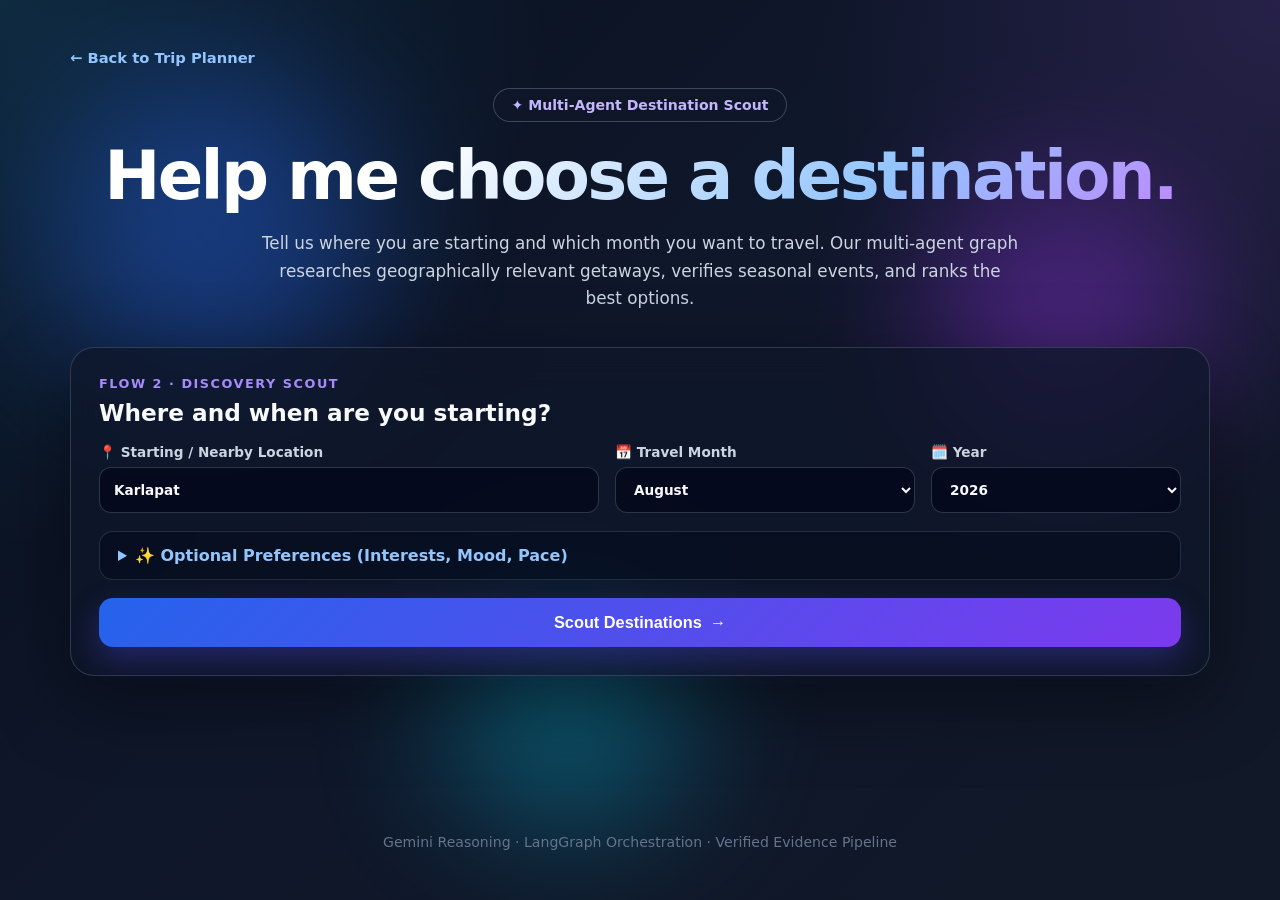
==== templates/discover.html @ 2693719c "Initial commit: TripMate AI Multi-Agent Travel Planner" ====
<!DOCTYPE html>
<html lang="en">
<head>
  <meta charset="UTF-8">
  <meta name="viewport" content="width=device-width,initial-scale=1">
  <title>Help Me Choose | TripMate AI Scout</title>
  <link rel="stylesheet" href="/static/style.css">
</head>
<body>
  <div class="page-bg">
    <div class="gradient-circle circle-1"></div>
    <div class="gradient-circle circle-2"></div>
    <div class="gradient-circle circle-3"></div>
  </div>

  <main class="app-container discovery-page">
    <a class="back-link" href="/">← Back to Trip Planner</a>

    <section class="hero-section">
      <div class="badge">✦ Multi-Agent Destination Scout</div>
      <h1>Help me choose a destination.</h1>
      <p>Tell us where you are starting and which month you want to travel. Our multi-agent graph researches geographically relevant getaways, verifies seasonal events, and ranks the best options.</p>
    </section>

    <!-- FLOW 2: MINIMAL & INTUITIVE INPUT -->
    <section class="planner-card">
      <div class="step-label">Flow 2 · Discovery Scout</div>
      <h2>Where and when are you starting?</h2>
      
      <form id="discoveryForm">
        <div class="form-grid discover-main-grid">
          <label>
            📍 Starting / Nearby Location
            <input id="discoverOrigin" required placeholder="e.g. Karlapat, Mumbai, or Delhi" value="Karlapat">
          </label>
          <label>
            📅 Travel Month
            <select id="discoverMonth" required>
              <option value="January">January</option>
              <option value="February">February</option>
              <option value="March">March</option>
              <option value="April">April</option>
              <option value="May">May</option>
              <option value="June">June</option>
              <option value="July">July</option>
              <option value="August" selected>August</option>
              <option value="September">September</option>
              <option value="October">October</option>
              <option value="November">November</option>
              <option value="December">December</option>
            </select>
          </label>
          <label>
            🗓️ Year
            <select id="discoverYear">
              <option value="2026" selected>2026</option>
              <option value="2027">2027</option>
            </select>
          </label>
        </div>

        <details class="preferences-accordion">
          <summary><span>✨ Optional Preferences (Interests, Mood, Pace)</span></summary>
          <div class="choices" style="margin-top: 14px;">
            <span>What kind of experiences do you prefer?</span>
            <div id="discoverInterests" class="tag-buttons">
              <button type="button">Nature</button>
              <button type="button">Culture</button>
              <button type="button">Relaxation</button>
              <button type="button">Food</button>
              <button type="button">Beaches</button>
              <button type="button">Heritage</button>
              <button type="button">Adventure</button>
              <button type="button">Hill Station</button>
            </div>
          </div>
          <div class="form-grid" style="margin-top: 12px;">
            <label>
              Travel pace
              <select id="discoverPace">
                <option value="relaxed">Relaxed</option>
                <option value="balanced" selected>Balanced</option>
                <option value="fast">Fast-paced</option>
              </select>
            </label>
            <label>
              Approx. Budget
              <select id="discoverBudget">
                <option value="flexible" selected>Flexible</option>
                <option value="30000">Under ₹30,000</option>
                <option value="60000">Under ₹60,000</option>
                <option value="120000">Under ₹1,20,000</option>
              </select>
            </label>
          </div>
        </details>

        <button class="primary" type="submit" id="discoverSubmitBtn">
          Scout Destinations <span>→</span>
        </button>
      </form>
    </section>

    <!-- LIVE AGENT PROGRESS -->
    <section id="discoverProgress" class="result-section hidden">
      <h2>LangGraph Agent Pipeline</h2>
      <div id="discoverStatus" class="progress-list"></div>
    </section>

    <!-- CLEAN DESTINATION CARDS -->
    <section id="discoverResults" class="result-section hidden">
      <div class="result-header">
        <div>
          <h2>Recommended Destinations</h2>
          <p id="discoverNote" class="section-note"></p>
        </div>
      </div>
      
      <div id="candidateGrid" class="cards clean-destinations-grid"></div>
    </section>
  </main>

  <!-- STICKY BOTTOM SELECTION DRAWER -->
  <aside id="selectionDrawer" class="selection-drawer hidden">
    <div class="selection-drawer-content">
      <div class="selection-info">
        <span class="selection-count-badge" id="selectedCount">0</span>
        <div>
          <strong>Selected Destinations</strong>
          <div id="selectedChips" class="selected-chips"></div>
        </div>
      </div>
      <button id="continuePlanningBtn" class="primary continue-btn" type="button">
        Continue to Trip Planning <span>→</span>
      </button>
    </div>
  </aside>

  <!-- DESTINATION DETAILS MODAL -->
  <div id="detailsModal" class="modal-overlay hidden" role="dialog" aria-modal="true">
    <div class="modal-content">
      <div class="modal-header">
        <h3 id="modalTitle">Destination Details</h3>
        <button id="closeModalBtn" class="modal-close-btn" aria-label="Close modal">×</button>
      </div>
      <div id="modalBody" class="modal-body"></div>
    </div>
  </div>

  <footer>
    Gemini Reasoning · LangGraph Orchestration · Verified Evidence Pipeline
  </footer>

  <script src="/static/discover.js"></script>
</body>
</html>
---- static/style.css ----
* {
    margin: 0;
    padding: 0;
    box-sizing: border-box;
}

body {
    font-family: 'Inter', system-ui, -apple-system, BlinkMacSystemFont, "Segoe UI", Roboto, sans-serif;
    min-height: 100vh;
    background: #07111f;
    color: #ffffff;
    overflow-x: hidden;
}

.page-bg {
    position: fixed;
    inset: 0;
    z-index: -1;
    background:
        radial-gradient(circle at top left, rgba(56, 189, 248, 0.15), transparent 35%),
        radial-gradient(circle at top right, rgba(168, 85, 247, 0.15), transparent 30%),
        linear-gradient(135deg, #07111f 0%, #0f172a 45%, #111827 100%);
}

.gradient-circle {
    position: absolute;
    border-radius: 999px;
    filter: blur(70px);
    opacity: 0.4;
    pointer-events: none;
}

.circle-1 {
    width: 320px;
    height: 320px;
    background: #2563eb;
    top: 8%;
    left: 4%;
}

.circle-2 {
    width: 280px;
    height: 280px;
    background: #9333ea;
    top: 20%;
    right: 6%;
}

.circle-3 {
    width: 240px;
    height: 240px;
    background: #06b6d4;
    bottom: 8%;
    left: 35%;
}

.app-container {
    width: min(1140px, calc(100% - 32px));
    margin: 0 auto;
    padding: 48px 0 100px;
}

.back-link {
    display: inline-flex;
    align-items: center;
    gap: 6px;
    margin-bottom: 22px;
    color: #93c5fd;
    text-decoration: none;
    font-weight: 600;
    font-size: 0.92rem;
    transition: color 0.2s ease;
}

.back-link:hover {
    color: #bfdbfe;
    text-decoration: underline;
}

.hero-section {
    text-align: center;
    margin-bottom: 34px;
}

.badge {
    display: inline-flex;
    align-items: center;
    gap: 8px;
    padding: 8px 18px;
    border: 1px solid rgba(148, 163, 184, 0.35);
    border-radius: 999px;
    background: rgba(15, 23, 42, 0.75);
    backdrop-filter: blur(16px);
    color: #c4b5fd;
    font-weight: 700;
    font-size: 0.88rem;
    margin-bottom: 18px;
}

.hero-section h1 {
    font-size: clamp(2.2rem, 5.5vw, 4.2rem);
    line-height: 1.1;
    letter-spacing: -0.04em;
    margin-bottom: 16px;
    background: linear-gradient(135deg, #ffffff 30%, #93c5fd 70%, #c084fc 100%);
    -webkit-background-clip: text;
    -webkit-text-fill-color: transparent;
}

.hero-section p {
    max-width: 760px;
    margin: 0 auto;
    color: #cbd5e1;
    font-size: 1.05rem;
    line-height: 1.65;
}

.planner-card,
.result-section {
    background: rgba(15, 23, 42, 0.78);
    border: 1px solid rgba(148, 163, 184, 0.25);
    box-shadow: 0 24px 80px rgba(0, 0, 0, 0.45);
    backdrop-filter: blur(20px);
    border-radius: 24px;
    padding: 28px;
    margin-bottom: 28px;
}

.step-label {
    color: #a78bfa;
    font-size: 0.8rem;
    font-weight: 800;
    text-transform: uppercase;
    letter-spacing: 0.12em;
    margin-bottom: 8px;
}

.planner-card h2,
.result-header h2 {
    font-size: 1.45rem;
    color: #f8fafc;
    margin-bottom: 16px;
}

.mode-grid {
    display: grid;
    grid-template-columns: repeat(2, 1fr);
    gap: 14px;
    margin: 18px 0;
}

.mode-card {
    text-align: left;
    min-height: 120px;
    border: 1px solid rgba(148, 163, 184, 0.28);
    background: rgba(2, 6, 23, 0.55);
    color: #e2e8f0;
    border-radius: 18px;
    padding: 18px;
    cursor: pointer;
    display: grid;
    gap: 6px;
    transition: all 0.2s ease;
}

.mode-card:hover {
    border-color: #818cf8;
    background: rgba(99, 102, 241, 0.1);
}

.mode-card.active {
    border-color: #818cf8;
    background: rgba(99, 102, 241, 0.18);
    box-shadow: 0 0 0 3px rgba(129, 140, 248, 0.2);
}

.mode-card span {
    font-size: 1.5rem;
}

.mode-card strong {
    font-size: 1rem;
    color: #f8fafc;
}

.mode-card small {
    color: #94a3b8;
    font-size: 0.85rem;
}

.form-grid {
    display: grid;
    grid-template-columns: repeat(2, 1fr);
    gap: 16px;
    margin: 18px 0;
}

.discover-main-grid {
    grid-template-columns: 2fr 1.2fr 1fr;
}

.form-grid label,
.full {
    display: grid;
    gap: 7px;
    font-size: 0.85rem;
    font-weight: 700;
    color: #cbd5e1;
}

input,
select {
    width: 100%;
    min-height: 46px;
    padding: 10px 14px;
    color: #f8fafc;
    background: rgba(2, 6, 23, 0.65);
    border: 1px solid rgba(148, 163, 184, 0.28);
    border-radius: 12px;
    font: inherit;
    transition: border-color 0.2s ease, box-shadow 0.2s ease;
}

input:focus,
select:focus {
    outline: none;
    border-color: #818cf8;
    box-shadow: 0 0 0 3px rgba(129, 140, 248, 0.2);
}

.preferences-accordion {
    margin: 18px 0;
    border: 1px solid rgba(148, 163, 184, 0.2);
    border-radius: 14px;
    padding: 14px 18px;
    background: rgba(2, 6, 23, 0.4);
}

.preferences-accordion summary {
    cursor: pointer;
    font-weight: 700;
    color: #93c5fd;
    outline: none;
    user-select: none;
}

.choices {
    margin: 18px 0;
    color: #cbd5e1;
    font-weight: 700;
    font-size: 0.88rem;
}

.choices > div,
.tag-buttons {
    display: flex;
    flex-wrap: wrap;
    gap: 8px;
    margin-top: 10px;
}

.choices button,
.tag-buttons button {
    border: 1px solid rgba(148, 163, 184, 0.3);
    border-radius: 999px;
    padding: 8px 14px;
    color: #cbd5e1;
    background: rgba(15, 23, 42, 0.6);
    cursor: pointer;
    font-size: 0.84rem;
    font-weight: 600;
    transition: all 0.2s ease;
}

.choices button:hover,
.tag-buttons button:hover {
    border-color: #818cf8;
    background: rgba(99, 102, 241, 0.15);
    color: #ffffff;
}

.choices button.selected,
.tag-buttons button.selected {
    background: #4f46e5;
    border-color: #818cf8;
    color: #ffffff;
    box-shadow: 0 0 12px rgba(99, 102, 241, 0.4);
}

.full {
    margin-bottom: 20px;
}

.primary {
    display: inline-flex;
    align-items: center;
    justify-content: center;
    gap: 8px;
    width: 100%;
    border: 0;
    border-radius: 14px;
    padding: 15px 24px;
    background: linear-gradient(135deg, #2563eb, #7c3aed);
    color: #ffffff;
    font-weight: 800;
    cursor: pointer;
    font-size: 1.02rem;
    box-shadow: 0 12px 30px rgba(79, 70, 229, 0.35);
    transition: all 0.25s ease;
}

.primary:hover {
    transform: translateY(-2px);
    box-shadow: 0 16px 40px rgba(124, 58, 237, 0.45);
}

.primary:disabled {
    opacity: 0.7;
    cursor: wait;
    transform: none;
}

/* PROGRESS LIST */
.progress-list {
    display: grid;
    gap: 10px;
    margin-top: 15px;
}

.progress-list div {
    padding: 12px 16px;
    border-radius: 12px;
    background: rgba(34, 197, 94, 0.08);
    border: 1px solid rgba(34, 197, 94, 0.2);
    color: #d1fae5;
    font-size: 0.92rem;
    display: flex;
    align-items: center;
    gap: 10px;
}

.progress-active {
    border-color: #60a5fa !important;
    background: rgba(59, 130, 246, 0.12) !important;
    color: #dbeafe !important;
}

.progress-list span {
    color: #4ade80;
    font-weight: 800;
}

.loader {
    display: inline-block;
    width: 16px;
    height: 16px;
    border: 2px solid rgba(255, 255, 255, 0.3);
    border-top-color: #ffffff;
    border-radius: 50%;
    animation: spin 0.8s linear infinite;
}

@keyframes spin {
    to {
        transform: rotate(360deg);
    }
}

.error {
    background: rgba(239, 68, 68, 0.15) !important;
    border-color: rgba(239, 68, 68, 0.35) !important;
    color: #fecaca !important;
}

/* =====================================================================
   CLEAN DESTINATION CARDS (FLOW 2)
   ===================================================================== */
.clean-destinations-grid {
    display: grid;
    grid-template-columns: repeat(auto-fill, minmax(320px, 1fr));
    gap: 18px;
    margin-top: 18px;
}

.clean-destination-card {
    border: 1px solid rgba(148, 163, 184, 0.22);
    border-radius: 18px;
    padding: 20px;
    background: rgba(15, 23, 42, 0.72);
    display: flex;
    flex-direction: column;
    gap: 12px;
    transition: all 0.25s ease;
    box-shadow: 0 10px 30px rgba(0, 0, 0, 0.25);
}

.clean-destination-card:hover {
    border-color: rgba(129, 140, 248, 0.6);
    transform: translateY(-3px);
    box-shadow: 0 18px 45px rgba(0, 0, 0, 0.4);
}

.clean-destination-card.is-selected {
    border-color: #38bdf8;
    background: rgba(14, 116, 144, 0.18);
    box-shadow: 0 0 0 2px rgba(56, 189, 248, 0.5), 0 16px 40px rgba(0, 0, 0, 0.35);
}

.card-header-row {
    display: flex;
    justify-content: space-between;
    align-items: flex-start;
    gap: 10px;
    border-bottom: 1px solid rgba(148, 163, 184, 0.15);
    padding-bottom: 10px;
}

.dest-title-group h3 {
    font-size: 1.25rem;
    color: #ffffff;
    margin-bottom: 3px;
}

.dest-region {
    color: #94a3b8;
    font-size: 0.85rem;
    font-weight: 500;
}

.badge-group {
    display: flex;
    flex-direction: column;
    align-items: flex-end;
    gap: 4px;
}

.match-score-badge {
    background: linear-gradient(135deg, #059669, #10b981);
    color: #ffffff;
    font-weight: 800;
    font-size: 0.8rem;
    padding: 3px 8px;
    border-radius: 999px;
    letter-spacing: 0.02em;
}

.card-section {
    display: flex;
    flex-direction: column;
    gap: 4px;
}

.card-label {
    font-size: 0.76rem;
    text-transform: uppercase;
    letter-spacing: 0.08em;
    color: #94a3b8;
    font-weight: 700;
}

.card-text {
    color: #e2e8f0;
    font-size: 0.9rem;
    line-height: 1.45;
}

.special-highlight-section {
    background: rgba(168, 85, 247, 0.12);
    border: 1px solid rgba(168, 85, 247, 0.28);
    padding: 9px 12px;
    border-radius: 10px;
}

.special-label {
    color: #c084fc;
}

.highlight-text {
    color: #f3e8ff;
    font-weight: 600;
    display: flex;
    flex-wrap: wrap;
    align-items: center;
    gap: 6px;
}

.verified-tag {
    font-size: 0.7rem;
    background: #065f46;
    color: #6ee7b7;
    padding: 2px 6px;
    border-radius: 6px;
    font-weight: 700;
}

.estimated-tag {
    font-size: 0.7rem;
    background: #78350f;
    color: #fde68a;
    padding: 2px 6px;
    border-radius: 6px;
    font-weight: 700;
}

.tag-pills {
    display: flex;
    flex-wrap: wrap;
    gap: 6px;
}

.tag-pill {
    background: rgba(30, 41, 59, 0.7);
    border: 1px solid rgba(148, 163, 184, 0.25);
    color: #cbd5e1;
    font-size: 0.75rem;
    font-weight: 600;
    padding: 3px 8px;
    border-radius: 6px;
}

.travel-info {
    font-size: 0.85rem;
    color: #93c5fd;
    display: flex;
    flex-direction: row;
    align-items: center;
    gap: 8px;
}

.travel-text {
    color: #bfdbfe;
    font-weight: 600;
}

.card-action-row {
    display: flex;
    gap: 8px;
    margin-top: auto;
    padding-top: 10px;
}

.toggle-trip-btn {
    flex: 1.5;
    padding: 10px;
    border: 1px solid #38bdf8;
    background: rgba(56, 189, 248, 0.15);
    color: #bae6fd;
    font-weight: 800;
    font-size: 0.88rem;
    border-radius: 10px;
    cursor: pointer;
    transition: all 0.2s ease;
}

.toggle-trip-btn:hover {
    background: #0284c7;
    color: #ffffff;
}

.toggle-trip-btn.added {
    background: #059669;
    border-color: #34d399;
    color: #ffffff;
}

.view-details-btn {
    flex: 1;
    padding: 10px;
    border: 1px solid rgba(148, 163, 184, 0.28);
    background: rgba(15, 23, 42, 0.8);
    color: #cbd5e1;
    font-weight: 600;
    font-size: 0.85rem;
    border-radius: 10px;
    cursor: pointer;
    transition: all 0.2s ease;
}

.view-details-btn:hover {
    background: rgba(51, 65, 85, 0.8);
    color: #ffffff;
}

/* =====================================================================
   STICKY BOTTOM SELECTION DRAWER
   ===================================================================== */
.selection-drawer {
    position: fixed;
    bottom: 0;
    left: 0;
    right: 0;
    z-index: 99;
    background: rgba(15, 23, 42, 0.95);
    border-top: 1px solid rgba(56, 189, 248, 0.4);
    box-shadow: 0 -10px 40px rgba(0, 0, 0, 0.6);
    backdrop-filter: blur(16px);
    padding: 14px 20px;
    animation: slideUp 0.3s ease;
}

@keyframes slideUp {
    from { transform: translateY(100%); }
    to { transform: translateY(0); }
}

.selection-drawer-content {
    max-width: 1140px;
    margin: 0 auto;
    display: flex;
    justify-content: space-between;
    align-items: center;
    gap: 16px;
}

.selection-info {
    display: flex;
    align-items: center;
    gap: 14px;
}

.selection-count-badge {
    background: #2563eb;
    color: #ffffff;
    font-weight: 800;
    font-size: 1.1rem;
    width: 36px;
    height: 36px;
    display: flex;
    align-items: center;
    justify-content: center;
    border-radius: 50%;
    box-shadow: 0 0 12px rgba(37, 99, 235, 0.6);
}

.selected-chips {
    display: flex;
    flex-wrap: wrap;
    gap: 6px;
    margin-top: 4px;
}

.selected-chip {
    display: inline-flex;
    align-items: center;
    gap: 6px;
    background: rgba(56, 189, 248, 0.18);
    border: 1px solid rgba(56, 189, 248, 0.4);
    color: #e0f2fe;
    padding: 4px 10px;
    border-radius: 999px;
    font-size: 0.82rem;
    font-weight: 700;
}

.remove-chip-btn {
    border: none;
    background: transparent;
    color: #93c5fd;
    font-size: 1.1rem;
    cursor: pointer;
    padding: 0 2px;
    line-height: 1;
}

.remove-chip-btn:hover {
    color: #f87171;
}

.continue-btn {
    width: auto !important;
    padding: 12px 24px !important;
    white-space: nowrap;
}

/* =====================================================================
   DETAILS MODAL
   ===================================================================== */
.modal-overlay {
    position: fixed;
    inset: 0;
    z-index: 999;
    background: rgba(2, 6, 23, 0.85);
    backdrop-filter: blur(8px);
    display: flex;
    align-items: center;
    justify-content: center;
    padding: 20px;
}

.modal-content {
    background: #0f172a;
    border: 1px solid rgba(148, 163, 184, 0.3);
    border-radius: 20px;
    max-width: 620px;
    width: 100%;
    max-height: 85vh;
    overflow-y: auto;
    padding: 24px;
    box-shadow: 0 25px 80px rgba(0, 0, 0, 0.7);
}

.modal-header {
    display: flex;
    justify-content: space-between;
    align-items: center;
    margin-bottom: 18px;
    border-bottom: 1px solid rgba(148, 163, 184, 0.2);
    padding-bottom: 12px;
}

.modal-header h3 {
    color: #f8fafc;
    font-size: 1.35rem;
}

.modal-close-btn {
    background: transparent;
    border: none;
    color: #94a3b8;
    font-size: 1.8rem;
    cursor: pointer;
    line-height: 1;
}

.modal-close-btn:hover {
    color: #ffffff;
}

.modal-body {
    display: flex;
    flex-direction: column;
    gap: 14px;
}

.modal-detail-row {
    font-size: 0.92rem;
    line-height: 1.5;
}

.modal-detail-row strong {
    color: #93c5fd;
    display: block;
    margin-bottom: 3px;
}

.modal-detail-row p {
    color: #e2e8f0;
}

.modal-attractions-list {
    list-style: none;
    display: flex;
    flex-direction: column;
    gap: 4px;
    color: #cbd5e1;
    margin-top: 4px;
}

.source-row a {
    color: #38bdf8;
    text-decoration: none;
    font-weight: 700;
}

.source-row a:hover {
    text-decoration: underline;
}

/* =====================================================================
   DASHBOARD & ITINERARY (FLOW 1)
   ===================================================================== */
.dashboard {
    display: grid;
    gap: 18px;
}

.dash-section {
    background: rgba(2, 6, 23, 0.4);
    border: 1px solid rgba(148, 163, 184, 0.18);
    padding: 20px;
    border-radius: 16px;
}

.dash-section h3 {
    color: #ddd6fe;
    margin-bottom: 14px;
    font-size: 1.15rem;
}

.cards {
    display: grid;
    grid-template-columns: repeat(auto-fit, minmax(220px, 1fr));
    gap: 14px;
}

.data-card,
.activity {
    border: 1px solid rgba(148, 163, 184, 0.2);
    border-radius: 14px;
    padding: 14px;
    background: rgba(15, 23, 42, 0.65);
}

.data-card h4,
.activity h4 {
    margin: 6px 0;
    color: #f8fafc;
}

.data-card p,
.activity p {
    color: #cbd5e1;
    line-height: 1.45;
    font-size: 0.88rem;
}

.card-action {
    display: block;
    width: 100%;
    margin-top: 10px;
    padding: 8px;
    border: 1px solid #818cf8;
    border-radius: 9px;
    background: rgba(99, 102, 241, 0.18);
    color: #ddd6fe;
    font-weight: 800;
    cursor: pointer;
    font-size: 0.85rem;
    transition: all 0.2s ease;
}

.card-action:hover {
    background: #4f46e5;
    color: #ffffff;
}

.status-badge {
    display: inline-block;
    padding: 3px 8px;
    border-radius: 999px;
    font-size: 0.72rem;
    font-weight: 800;
    background: #334155;
    color: #e2e8f0;
}

.status-badge.LIVE {
    background: #065f46;
    color: #a7f3d0;
}

.status-badge.VERIFIED {
    background: #1e40af;
    color: #bfdbfe;
}

.status-badge.ESTIMATED,
.status-badge.AI_RECOMMENDATION {
    background: #78350f;
    color: #fde68a;
}

.status-badge.UNAVAILABLE {
    background: #475569;
    color: #cbd5e1;
}

.itinerary {
    display: grid;
    gap: 10px;
}

.activity {
    display: grid;
    grid-template-columns: 90px 1fr;
    gap: 14px;
}

.timeline-time {
    color: #a78bfa;
    font-size: 0.82rem;
    font-weight: 800;
}

.budget-grid {
    display: grid;
    grid-template-columns: repeat(auto-fit, minmax(180px, 1fr));
    gap: 10px;
}

.budget-grid > div {
    display: grid;
    gap: 6px;
    padding: 12px;
    border: 1px solid rgba(148, 163, 184, 0.18);
    border-radius: 10px;
    color: #cbd5e1;
    font-size: 0.85rem;
}

.budget-grid span {
    color: #f8fafc;
    font-weight: 700;
}

.budget-total {
    border-color: #34d399 !important;
}

/* =====================================================================
   REPLANNING ASSISTANT FLOATING PANEL
   ===================================================================== */
.change-assistant {
    position: fixed;
    z-index: 90;
    right: 24px;
    bottom: 84px;
    width: min(390px, calc(100vw - 32px));
    padding: 18px;
    background: #0f172a;
    border: 1px solid rgba(129, 140, 248, 0.6);
    border-radius: 20px;
    box-shadow: 0 20px 60px rgba(0, 0, 0, 0.6);
}

.assistant-heading {
    display: flex;
    justify-content: space-between;
    gap: 10px;
    margin-bottom: 12px;
}

.assistant-title {
    color: #f5f3ff;
    font-weight: 800;
    font-size: 0.95rem;
}

.assistant-subtitle {
    color: #94a3b8;
    font-size: 0.78rem;
    margin-top: 2px;
}

.assistant-close {
    border: 0;
    color: #94a3b8;
    background: transparent;
    font-size: 1.4rem;
    cursor: pointer;
    line-height: 1;
}

.assistant-close:hover {
    color: #ffffff;
}

.quick-changes {
    display: flex;
    flex-wrap: wrap;
    gap: 6px;
}

.quick-changes button {
    border: 1px solid rgba(148, 163, 184, 0.28);
    border-radius: 999px;
    background: rgba(30, 41, 59, 0.8);
    color: #dbeafe;
    padding: 6px 11px;
    cursor: pointer;
    font-size: 0.78rem;
    font-weight: 600;
    transition: all 0.2s ease;
}

.quick-changes button:hover {
    background: #4f46e5;
    border-color: #818cf8;
    color: #ffffff;
}

.change-input {
    display: flex;
    gap: 8px;
    margin-top: 14px;
}

.change-input input {
    min-height: 40px;
    font-size: 0.85rem;
}

.change-input button {
    border: 0;
    border-radius: 10px;
    background: #4f46e5;
    color: white;
    font-weight: 800;
    padding: 0 16px;
    cursor: pointer;
}

.change-input button:hover {
    background: #4338ca;
}

.assistant-launcher {
    position: fixed;
    right: 24px;
    bottom: 24px;
    z-index: 80;
    border: 0;
    border-radius: 999px;
    padding: 13px 20px;
    color: #fff;
    background: linear-gradient(135deg, #2563eb, #7c3aed);
    box-shadow: 0 10px 30px rgba(79, 70, 229, 0.45);
    cursor: pointer;
    font-weight: 800;
    font-size: 0.92rem;
    transition: transform 0.2s ease;
}

.assistant-launcher:hover {
    transform: translateY(-2px);
}

.download-btn {
    border: none;
    border-radius: 12px;
    padding: 10px 18px;
    cursor: pointer;
    font-weight: 800;
    background: linear-gradient(135deg, #16a34a, #22c55e);
    color: #ffffff;
    box-shadow: 0 10px 25px rgba(34, 197, 94, 0.3);
    transition: all 0.2s ease;
}

.download-btn:hover {
    transform: translateY(-1px);
}

.discovery-handoff-banner {
    display: flex;
    align-items: center;
    justify-content: space-between;
    gap: 16px;
    background: linear-gradient(135deg, rgba(37, 99, 235, 0.25), rgba(147, 51, 234, 0.25));
    border: 1px solid rgba(147, 197, 253, 0.4);
    border-radius: 18px;
    padding: 16px 20px;
    margin-bottom: 24px;
    backdrop-filter: blur(16px);
    box-shadow: 0 10px 30px rgba(37, 99, 235, 0.2);
    animation: fadeInSlide 0.35s ease-out;
}

@keyframes fadeInSlide {
    from { opacity: 0; transform: translateY(-8px); }
    to { opacity: 1; transform: translateY(0); }
}

.banner-content {
    display: flex;
    align-items: center;
    gap: 14px;
}

.banner-icon {
    font-size: 1.6rem;
}

.banner-text strong {
    display: block;
    color: #e0e7ff;
    font-size: 1.05rem;
    margin-bottom: 2px;
}

.banner-text p {
    color: #cbd5e1;
    font-size: 0.88rem;
    margin: 0;
}

.clear-handoff-btn {
    border: none;
    background: rgba(255, 255, 255, 0.1);
    color: #cbd5e1;
    border-radius: 999px;
    width: 32px;
    height: 32px;
    display: grid;
    place-items: center;
    cursor: pointer;
    font-size: 0.9rem;
    transition: all 0.2s ease;
}

.clear-handoff-btn:hover {
    background: rgba(255, 255, 255, 0.25);
    color: white;
}

/* Date input styling */
.date-input-box {
    color-scheme: dark;
    background: rgba(15, 23, 42, 0.85) !important;
    color: #f8fafc !important;
    font-family: inherit;
    font-weight: 500;
}

.date-input-box::-webkit-calendar-picker-indicator {
    filter: invert(1);
    cursor: pointer;
    opacity: 0.8;
}

.date-input-box::-webkit-calendar-picker-indicator:hover {
    opacity: 1;
}

/* Trip Summary Banner */
.trip-summary-banner {
    background: linear-gradient(135deg, rgba(30, 41, 59, 0.8), rgba(15, 23, 42, 0.9));
    border: 1px solid rgba(148, 163, 184, 0.25);
    border-radius: 18px;
    padding: 20px 24px;
    margin-bottom: 24px;
}

.summary-hero {
    display: flex;
    flex-direction: column;
    gap: 12px;
}

.summary-dest-title {
    display: flex;
    align-items: center;
    gap: 16px;
    flex-wrap: wrap;
}

.summary-dest-title h2 {
    font-size: 1.6rem;
    margin: 0;
    color: #ffffff;
}

.origin-tag {
    background: rgba(56, 189, 248, 0.15);
    border: 1px solid rgba(56, 189, 248, 0.35);
    color: #7dd3fc;
    padding: 4px 12px;
    border-radius: 999px;
    font-size: 0.85rem;
}

.summary-chips {
    display: flex;
    flex-wrap: wrap;
    gap: 8px;
}

.summary-chip {
    background: rgba(255, 255, 255, 0.06);
    border: 1px solid rgba(255, 255, 255, 0.1);
    border-radius: 999px;
    padding: 5px 12px;
    font-size: 0.82rem;
    color: #e2e8f0;
}

/* Day-by-Day Timeline */
.itinerary-timeline {
    display: flex;
    flex-direction: column;
    gap: 22px;
}

.itinerary-day-block {
    background: rgba(15, 23, 42, 0.5);
    border: 1px solid rgba(148, 163, 184, 0.15);
    border-radius: 18px;
    overflow: hidden;
}

.day-badge-header {
    background: rgba(30, 41, 59, 0.7);
    padding: 12px 20px;
    display: flex;
    align-items: center;
    gap: 12px;
    border-bottom: 1px solid rgba(148, 163, 184, 0.15);
}

.day-number {
    font-weight: 800;
    color: #38bdf8;
    background: rgba(56, 189, 248, 0.15);
    padding: 3px 10px;
    border-radius: 8px;
    font-size: 0.85rem;
}

.day-date {
    color: #cbd5e1;
    font-size: 0.9rem;
    font-weight: 600;
}

.day-activities {
    display: flex;
    flex-direction: column;
}

.activity-card {
    display: grid;
    grid-template-columns: 90px 1fr;
    gap: 18px;
    padding: 16px 20px;
    border-bottom: 1px solid rgba(148, 163, 184, 0.1);
    transition: background 0.2s ease;
}

.activity-card:last-child {
    border-bottom: none;
}

.activity-card:hover {
    background: rgba(255, 255, 255, 0.02);
}

.flight-activity {
    background: rgba(37, 99, 235, 0.08) !important;
    border-left: 3px solid #3b82f6;
}

.hotel-activity {
    background: rgba(147, 51, 234, 0.08) !important;
    border-left: 3px solid #a855f7;
}

.cab-activity {
    background: rgba(16, 185, 129, 0.08) !important;
    border-left: 3px solid #10b981;
}

.activity-time-col {
    display: flex;
    flex-direction: column;
    align-items: flex-start;
}

.activity-time {
    font-weight: 800;
    font-size: 0.95rem;
    color: #60a5fa;
}

.activity-endtime {
    font-size: 0.75rem;
    color: #94a3b8;
}

.activity-title-row {
    display: flex;
    justify-content: space-between;
    align-items: flex-start;
    gap: 12px;
    margin-bottom: 4px;
}

.activity-title-row h4 {
    font-size: 1.05rem;
    color: #f8fafc;
    margin: 0;
}

.activity-location {
    font-size: 0.85rem;
    color: #94a3b8;
    margin-bottom: 6px;
}

.activity-desc {
    color: #cbd5e1;
    font-size: 0.9rem;
    line-height: 1.5;
    margin-bottom: 10px;
}

.activity-footer {
    display: flex;
    flex-wrap: wrap;
    align-items: center;
    gap: 10px;
}

.cost-pill {
    background: rgba(234, 179, 8, 0.15);
    border: 1px solid rgba(234, 179, 8, 0.35);
    color: #fde047;
    font-size: 0.78rem;
    font-weight: 700;
    padding: 3px 9px;
    border-radius: 999px;
}

.cost-pill.free {
    background: rgba(16, 185, 129, 0.15);
    border-color: rgba(16, 185, 129, 0.35);
    color: #6ee7b7;
}

.reason-tag {
    font-size: 0.78rem;
    color: #a78bfa;
    background: rgba(167, 139, 250, 0.12);
    padding: 3px 9px;
    border-radius: 999px;
}

/* Flight Details Grid */
.flight-timings-grid {
    display: flex;
    align-items: center;
    justify-content: space-between;
    background: rgba(15, 23, 42, 0.6);
    border-radius: 12px;
    padding: 12px 16px;
    margin: 12px 0;
}

.timing-block {
    display: flex;
    flex-direction: column;
}

.timing-block .time {
    font-size: 1.15rem;
    color: #ffffff;
}

.timing-block small {
    color: #94a3b8;
    font-size: 0.78rem;
}

.flight-path {
    display: flex;
    flex-direction: column;
    align-items: center;
    gap: 4px;
    flex: 1;
    padding: 0 16px;
}

.flight-path span {
    font-size: 0.75rem;
    color: #38bdf8;
    font-weight: 600;
}

.path-line {
    width: 100%;
    height: 2px;
    background: linear-gradient(90deg, #38bdf8, #818cf8);
    position: relative;
}

/* Provider card selection styles */
.provider-card {
    transition: all 0.25s ease;
}

.is-selected-card {
    border-color: #38bdf8 !important;
    background: rgba(30, 58, 138, 0.35) !important;
    box-shadow: 0 0 24px rgba(56, 189, 248, 0.25) !important;
}

.provider-action-row {
    display: flex;
    align-items: center;
    justify-content: space-between;
    gap: 12px;
    margin-top: 14px;
    padding-top: 12px;
    border-top: 1px solid rgba(148, 163, 184, 0.15);
}

.price-block .price-val {
    font-size: 1.25rem;
    font-weight: 800;
    color: #4ade80;
    display: block;
}

.price-block small {
    color: #94a3b8;
    font-size: 0.75rem;
}

.added-btn {
    background: linear-gradient(135deg, #059669, #10b981) !important;
    box-shadow: 0 6px 20px rgba(16, 185, 129, 0.35) !important;
}

.rating-badge {
    background: rgba(251, 191, 36, 0.15);
    border: 1px solid rgba(251, 191, 36, 0.4);
    color: #fbbf24;
    font-weight: 700;
    font-size: 0.8rem;
    padding: 3px 8px;
    border-radius: 999px;
}

.sub-code {
    font-size: 0.82rem;
    color: #94a3b8;
}

/* Direct plan button on discovery cards */
.primary-subtle {
    background: linear-gradient(135deg, #2563eb, #3b82f6) !important;
    color: white !important;
    font-weight: 700;
}

.primary-subtle:hover {
    filter: brightness(1.15);
}

/* Budget Breakdown Enhanced */
.budget-summary-box {
    background: rgba(15, 23, 42, 0.6);
    border: 1px solid rgba(148, 163, 184, 0.2);
    border-radius: 18px;
    padding: 22px;
}

.budget-grid-rich {
    display: grid;
    grid-template-columns: repeat(auto-fit, minmax(220px, 1fr));
    gap: 14px;
    margin-bottom: 20px;
}

.budget-item {
    background: rgba(30, 41, 59, 0.6);
    border: 1px solid rgba(148, 163, 184, 0.15);
    border-radius: 14px;
    padding: 14px 16px;
    display: flex;
    justify-content: space-between;
    align-items: center;
}

.budget-item.is-confirmed {
    border-color: rgba(56, 189, 248, 0.4);
}

.budget-item-title span {
    display: block;
    font-weight: 700;
    color: #f1f5f9;
    font-size: 0.95rem;
}

.budget-item-title small {
    color: #94a3b8;
    font-size: 0.78rem;
}

.budget-item-amount {
    font-size: 1.15rem;
    color: #38bdf8;
}

.budget-total-row {
    display: flex;
    align-items: center;
    justify-content: space-between;
    padding-top: 18px;
    border-top: 1px solid rgba(148, 163, 184, 0.2);
    flex-wrap: wrap;
    gap: 14px;
}

.total-label {
    display: block;
    font-size: 1.05rem;
    font-weight: 700;
    color: #ffffff;
    margin-bottom: 4px;
}

.budget-status-tag {
    display: inline-block;
    font-size: 0.82rem;
    padding: 3px 10px;
    border-radius: 999px;
    font-weight: 600;
}

.budget-status-tag.ok {
    background: rgba(34, 197, 94, 0.15);
    border: 1px solid rgba(34, 197, 94, 0.35);
    color: #4ade80;
}

.budget-status-tag.warning {
    background: rgba(249, 115, 22, 0.15);
    border: 1px solid rgba(249, 115, 22, 0.35);
    color: #fb923c;
}

.total-amount-display {
    font-size: 1.85rem;
    font-weight: 900;
    color: #4ade80;
    letter-spacing: -0.02em;
}

/* Tips Grid */
.tips-grid {
    display: grid;
    grid-template-columns: repeat(auto-fit, minmax(240px, 1fr));
    gap: 14px;
}

.tip-card {
    display: flex;
    gap: 12px;
    background: rgba(30, 41, 59, 0.5);
    border: 1px solid rgba(148, 163, 184, 0.15);
    border-radius: 14px;
    padding: 14px;
}

.tip-icon {
    font-size: 1.4rem;
}

.tip-content strong {
    display: block;
    color: #f8fafc;
    font-size: 0.92rem;
    margin-bottom: 4px;
}

.tip-content p {
    color: #cbd5e1;
    font-size: 0.84rem;
    line-height: 1.45;
    margin: 0;
}

/* Video Card */
.video-card {
    display: flex;
    flex-direction: column;
    justify-content: space-between;
}

.video-preview-row {
    display: flex;
    gap: 12px;
    align-items: flex-start;
    margin-bottom: 8px;
}

.video-play-icon {
    background: #ef4444;
    color: white;
    width: 32px;
    height: 32px;
    border-radius: 8px;
    display: grid;
    place-items: center;
    font-size: 0.8rem;
    flex-shrink: 0;
}

.watch-yt-btn {
    display: inline-block;
    padding: 6px 12px;
    border-radius: 8px;
    background: rgba(239, 68, 68, 0.15);
    border: 1px solid rgba(239, 68, 68, 0.35);
    color: #fca5a5;
    text-decoration: none;
    font-weight: 700;
    font-size: 0.82rem;
    transition: all 0.2s ease;
}

.watch-yt-btn:hover {
    background: rgba(239, 68, 68, 0.3);
    color: #ffffff;
}

/* Hotel Buttons Group */
.hotel-btns-group {
    display: flex;
    align-items: center;
    gap: 8px;
}

.hotel-view-link {
    display: inline-flex;
    align-items: center;
    padding: 8px 12px;
    border-radius: 10px;
    background: rgba(56, 189, 248, 0.12);
    border: 1px solid rgba(56, 189, 248, 0.35);
    color: #38bdf8;
    text-decoration: none;
    font-weight: 700;
    font-size: 0.82rem;
    transition: all 0.2s ease;
}

.hotel-view-link:hover {
    background: rgba(56, 189, 248, 0.25);
    color: #ffffff;
}

/* Creator Travel Insights Container */
.insights-summary-container {
    background: rgba(15, 23, 42, 0.6);
    border: 1px solid rgba(148, 163, 184, 0.2);
    border-radius: 18px;
    padding: 22px;
}

.creator-highlights-block {
    background: linear-gradient(135deg, rgba(37, 99, 235, 0.15), rgba(147, 51, 234, 0.15));
    border: 1px solid rgba(147, 197, 253, 0.3);
    border-radius: 14px;
    padding: 16px;
    margin-bottom: 20px;
}

.creator-highlights-block strong {
    display: block;
    color: #e0e7ff;
    font-size: 0.95rem;
    margin-bottom: 10px;
}

.creator-pills-list {
    display: flex;
    flex-direction: column;
    gap: 8px;
}

.creator-insight-pill {
    background: rgba(30, 41, 59, 0.7);
    border: 1px solid rgba(148, 163, 184, 0.15);
    padding: 8px 12px;
    border-radius: 10px;
    color: #f1f5f9;
    font-size: 0.86rem;
    line-height: 1.45;
}

.insights-columns-grid {
    display: grid;
    grid-template-columns: repeat(auto-fit, minmax(240px, 1fr));
    gap: 16px;
}

.insights-col {
    background: rgba(30, 41, 59, 0.45);
    border: 1px solid rgba(148, 163, 184, 0.15);
    border-radius: 14px;
    padding: 16px;
}

.insights-col h4 {
    color: #38bdf8;
    font-size: 0.95rem;
    margin-bottom: 12px;
    display: flex;
    align-items: center;
    gap: 6px;
}

.insights-list {
    list-style: none;
    padding: 0;
    margin: 0;
    display: flex;
    flex-direction: column;
    gap: 10px;
}

.insights-list li {
    font-size: 0.84rem;
    color: #cbd5e1;
    line-height: 1.45;
    border-left: 2px solid rgba(56, 189, 248, 0.4);
    padding-left: 8px;
}

.insights-list li b {
    color: #f8fafc;
}

/* Header action group */
.header-action-group {
    display: flex;
    align-items: center;
    gap: 10px;
}

.secondary-btn {
    border: 1px solid rgba(168, 85, 247, 0.4);
    background: rgba(147, 51, 234, 0.2);
    color: #d8b4fe;
    padding: 10px 16px;
    border-radius: 12px;
    font-weight: 700;
    cursor: pointer;
    font-size: 0.9rem;
    transition: all 0.2s ease;
}

.secondary-btn:hover {
    background: rgba(147, 51, 234, 0.4);
    color: #ffffff;
}

/* Toast */
.app-toast {
    position: fixed;
    bottom: 30px;
    left: 50%;
    transform: translateX(-50%) translateY(100px);
    background: rgba(15, 23, 42, 0.95);
    border: 1px solid rgba(56, 189, 248, 0.5);
    box-shadow: 0 16px 40px rgba(0, 0, 0, 0.6);
    backdrop-filter: blur(16px);
    color: #f8fafc;
    padding: 12px 24px;
    border-radius: 999px;
    font-weight: 700;
    font-size: 0.92rem;
    z-index: 9999;
    opacity: 0;
    transition: all 0.3s cubic-bezier(0.16, 1, 0.3, 1);
    pointer-events: none;
}

.app-toast.visible {
    transform: translateX(-50%) translateY(0);
    opacity: 1;
}

.hidden {
    display: none !important;
}

footer {
    text-align: center;
    color: #64748b;
    padding: 30px 16px 40px;
    font-size: 0.88rem;
}

@media (max-width: 760px) {
    .discover-main-grid {
        grid-template-columns: 1fr;
    }

    .form-grid,
    .mode-grid {
        grid-template-columns: 1fr;
    }

    .activity-card {
        grid-template-columns: 1fr;
        gap: 8px;
    }

    .clean-destinations-grid {
        grid-template-columns: 1fr;
    }

    .selection-drawer-content {
        flex-direction: column;
        align-items: stretch;
    }

    .continue-btn {
        width: 100% !important;
    }

    .change-assistant {
        right: 16px;
        bottom: 76px;
    }

    .assistant-launcher {
        right: 16px;
        bottom: 16px;
    }
}
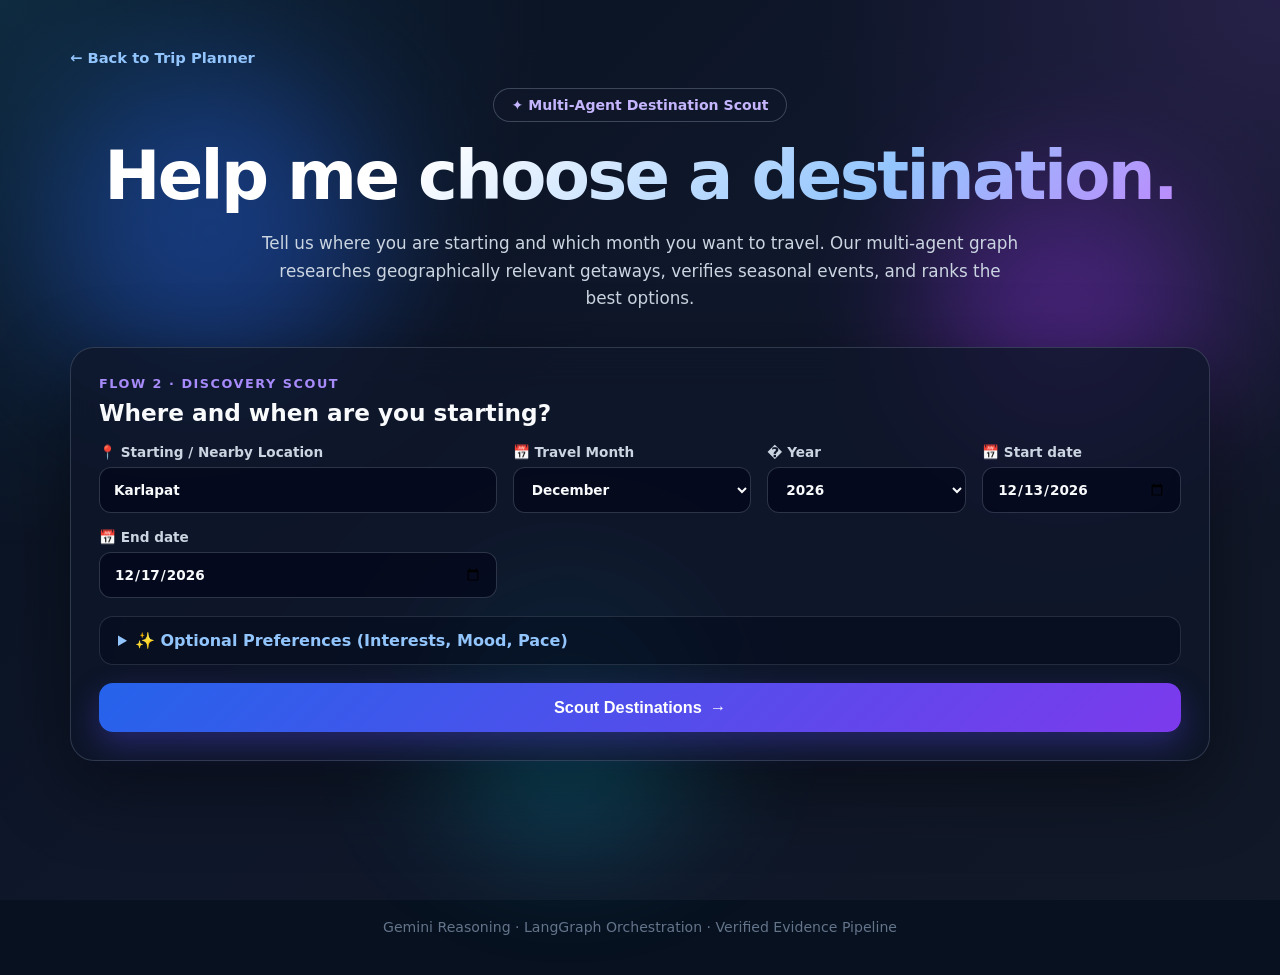
==== commit 3d888ecc: "Add itinerary changes" ====
--- a/templates/discover.html
+++ b/templates/discover.html
@@ -51,11 +51,19 @@
             </select>
           </label>
           <label>
-            🗓️ Year
+            �️ Year
             <select id="discoverYear">
               <option value="2026" selected>2026</option>
               <option value="2027">2027</option>
             </select>
+          </label>
+          <label>
+            📅 Start date
+            <input id="discoverStartDate" type="date" required>
+          </label>
+          <label>
+            📅 End date
+            <input id="discoverEndDate" type="date" required>
           </label>
         </div>
 
@@ -95,9 +103,12 @@
           </div>
         </details>
 
-        <button class="primary" type="submit" id="discoverSubmitBtn">
-          Scout Destinations <span>→</span>
-        </button>
+        <div class="agent-action-row">
+          <button class="primary" type="submit" id="discoverSubmitBtn">
+            Scout Destinations <span>→</span>
+          </button>
+          <button class="cancel-btn hidden" type="button" id="discoverCancelBtn">Pause research</button>
+        </div>
       </form>
     </section>
 
@@ -151,6 +162,6 @@
     Gemini Reasoning · LangGraph Orchestration · Verified Evidence Pipeline
   </footer>
 
-  <script src="/static/discover.js"></script>
+  <script src="/static/discover.js?v=20260917"></script>
 </body>
 </html>
--- a/static/style.css
+++ b/static/style.css
@@ -196,7 +196,7 @@
 }
 
 .discover-main-grid {
-    grid-template-columns: 2fr 1.2fr 1fr;
+    grid-template-columns: 2fr 1.2fr 1fr 1fr;
 }
 
 .form-grid label,
@@ -318,6 +318,34 @@
     opacity: 0.7;
     cursor: wait;
     transform: none;
+}
+
+.agent-action-row {
+    display: flex;
+    align-items: center;
+    gap: 12px;
+    flex-wrap: wrap;
+}
+
+.agent-action-row .primary {
+    flex: 1 1 280px;
+    width: auto;
+}
+
+.cancel-btn {
+    min-height: 46px;
+    padding: 10px 16px;
+    border: 1px solid rgba(248, 113, 113, 0.7);
+    border-radius: 12px;
+    background: rgba(127, 29, 29, 0.35);
+    color: #fecaca;
+    font: inherit;
+    font-weight: 700;
+    cursor: pointer;
+}
+
+.cancel-btn:hover {
+    background: rgba(153, 27, 27, 0.55);
 }
 
 /* PROGRESS LIST */
